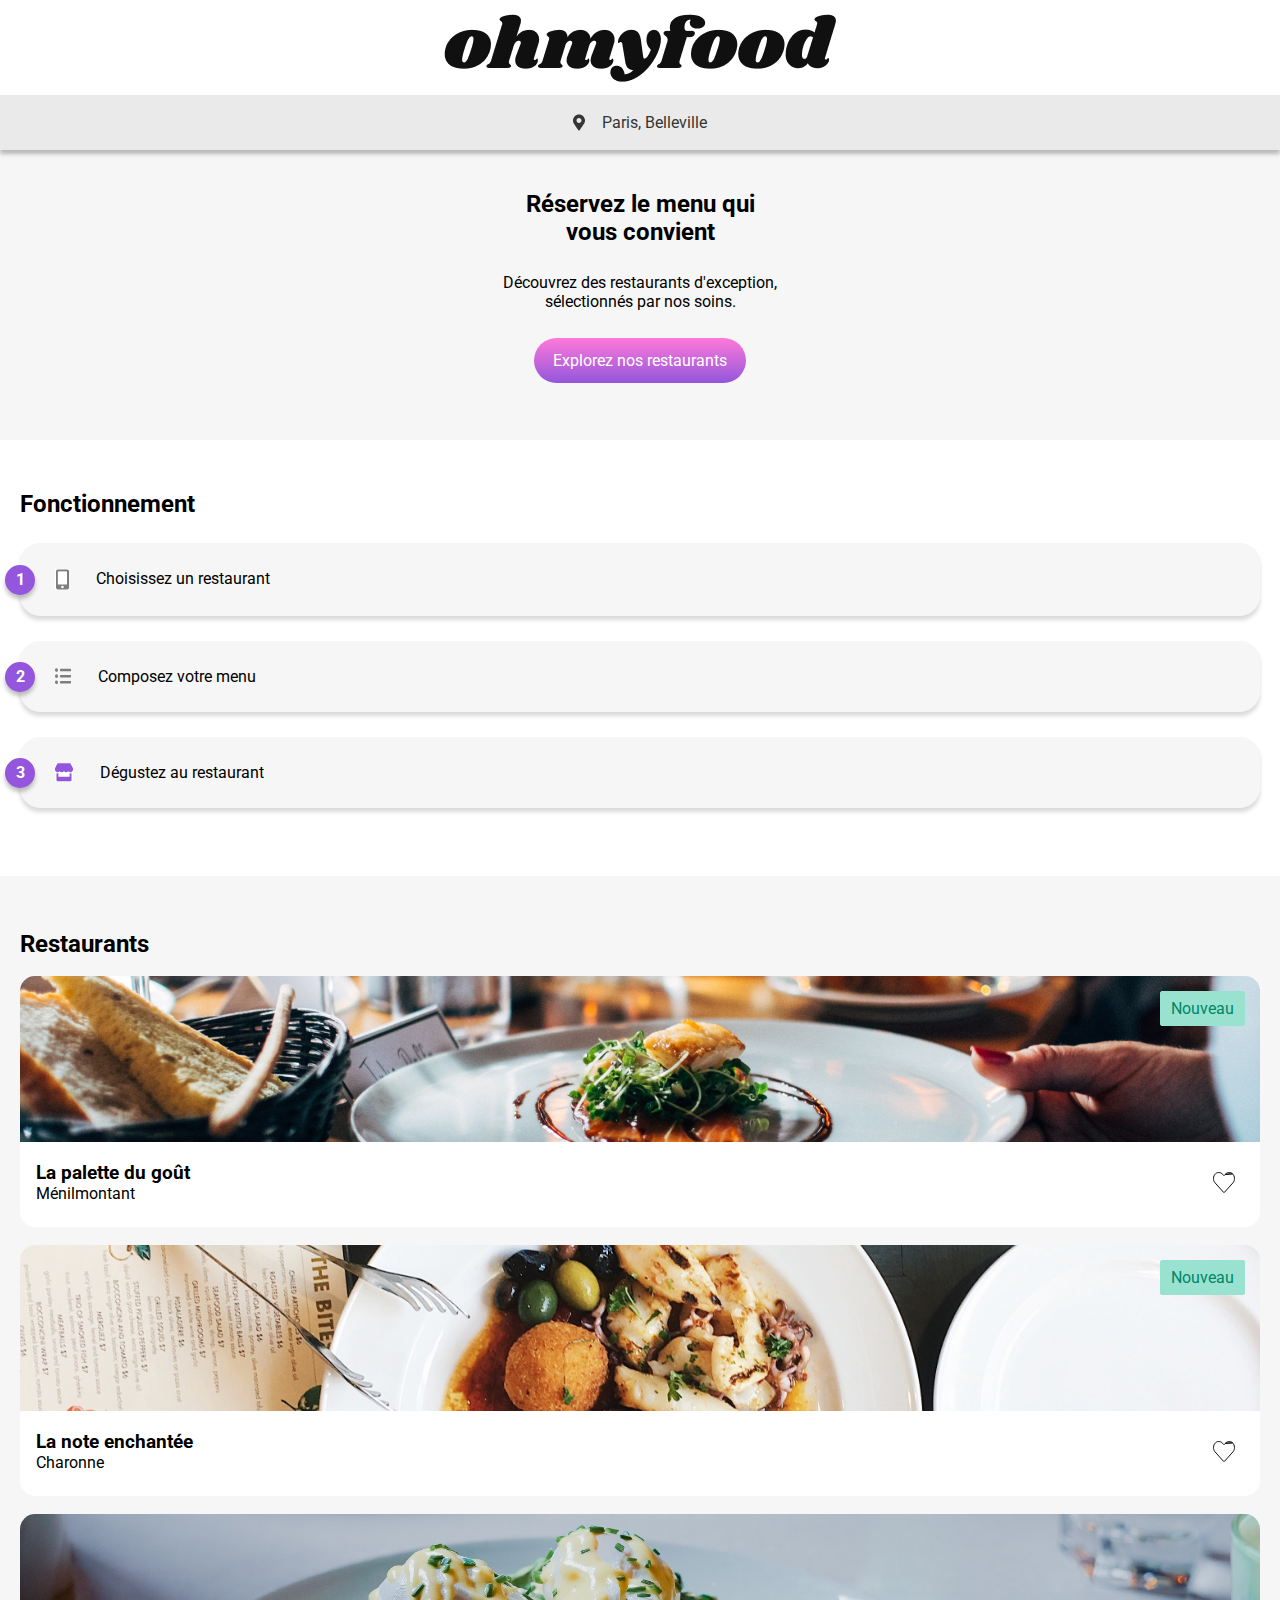
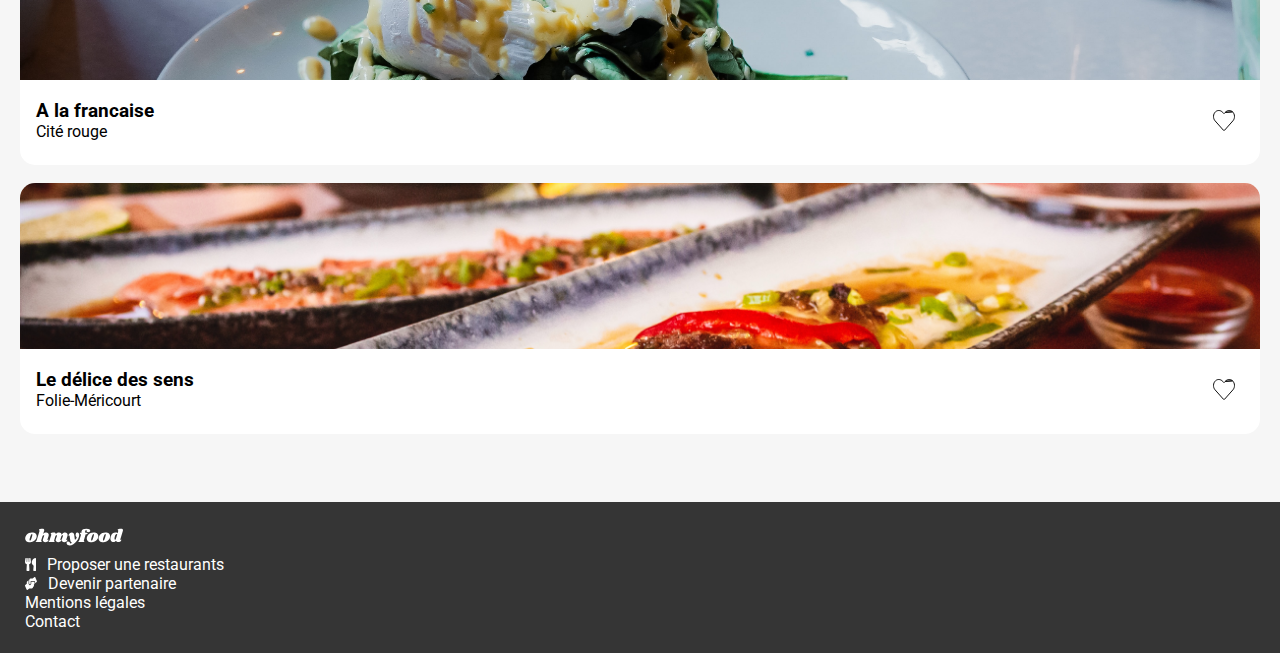
==== index.html @ 260a3ad7 "Rejout des & dans le code SCSS" ====
<!DOCTYPE html>

<html lang="en">
<head>
    <meta charset="UTF-8">
    <meta name="viewport" content="width=device-width, initial-scale=1.0">
    <link rel="preconnect" href="https://fonts.googleapis.com">
    <link rel="preconnect" href="https://fonts.gstatic.com" crossorigin>
    <link href="https://fonts.googleapis.com/css2?family=Bebas+Neue&family=Montserrat:ital,wght@0,100..900;1,100..900&family=Roboto:ital,wght@0,100..900;1,100..900&display=swap" rel="stylesheet">
    <link rel="stylesheet" href="Sass/style.css">
    <title>Ohmyfood</title>
</head>


<body>
    
    <header class="header">
        <img class="header__logo" src="Assets/images/logo/ohmyfood.png" alt="logo ohmyfood">
        <div class="header__loc">
            <img src="Assets/images/Icons/Pin.svg" alt="icon map">
            <p>Paris, Belleville</p>
        </div>
    </header>

    <main>

        <section class="hero">
            <h2>Réservez le menu qui <br> vous convient</h2>
            <div class="hero__content">
                <p>Découvrez des restaurants d'exception,<br>
                    sélectionnés par nos soins.
                </p>
                <p class="button">Explorez nos restaurants</p>
            </div>
        </section>

        <section class="Fonctionnement">
            <h2>Fonctionnement</h2>
            <div class="Fonctionnement__list">
                <ol>
                    <li class="Fonctionnement__Number">
                        <div class="Fonctionnement__Card">
                            <img src="Assets/images/Icons/mobile-screen-button.jpg" alt="icon mobil">
                            <p>Choisissez un restaurant</p>
                        </div>
                    </li>
                    <li class="Fonctionnement__Number">
                        <div class="Fonctionnement__Card">
                            <img src="Assets/images/Icons/list.svg" alt="icon menu">
                            <p>Composez votre menu</p>
                        </div>
                    </li>
                    <li class="Fonctionnement__Number">
                        <div class="Fonctionnement__Card">
                            <img src="Assets/images/Icons/store.jpg" alt="icon store">
                            <p>Dégustez au restaurant</p>
                        </div>
                    </li>
                </ol>
            </div>
        </section>

        <section class="Restaurants">
            <h2>Restaurants</h2>
            <div class="Restaurants__List">

                <div class="Restaurants__Card">
                    <div class="Restaurants__Card__Image">
                        <img class="photo" src="Assets/images/restaurants/jay-wennington-N_Y88TWmGwA-unsplash.jpg" alt="Image restaurant 1">
                        <p class="Restaurants__button-new">Nouveau</p>
                    </div>
                    <div class="Restaurants__Card__Legend">
                        <img src="Assets/images/Icons/Like.svg" alt="Icon like">
                        <div class="Restaurant__Card__Legend__Text">
                            <h3>La palette du goût</h3>
                            <p>Ménilmontant</p>
                        </div>
                    </div>
                </div>

                <div class="Restaurants__Card">
                    <div class="Restaurants__Card__Image">
                        <img class="photo" src="Assets/images/restaurants/stil-u2Lp8tXIcjw-unsplash.jpg" alt="Image restaurant 2">
                        <p class="Restaurants__button-new">Nouveau</p>
                    </div>
                    <div class="Restaurants__Card__Legend">
                        <img src="Assets/images/Icons/Like.svg" alt="Icon like">
                        <div class="Restaurant__Card__Legend__Text">
                            <h3>La note enchantée</h3>
                            <p>Charonne</p>
                        </div>
                    </div>
                </div>

                <div class="Restaurants__Card">
                    <div class="Restaurants__Card__Image">
                        <img class="photo" src="Assets/images/restaurants/toa-heftiba-DQKerTsQwi0-unsplash.jpg" alt="Image restaurant 3">
                        <!--Rajouter l'encadrer nouveau-->
                    </div>
                    <div class="Restaurants__Card__Legend">
                        <img src="Assets/images/Icons/Like.svg" alt="Icon like">
                        <div class="Restaurant__Card__Legend__Text">
                            <h3>A la francaise</h3>
                            <p>Cité rouge</p>
                        </div>
                    </div>
                </div>

                <div class="Restaurants__Card">
                    <div class="Restaurants__Card__Image">
                        <img class="photo" src="Assets/images/restaurants/louis-hansel-shotsoflouis-qNBGVyOCY8Q-unsplash.jpg" alt="Image restaurant 4">
                        <!--Rajouter l'encadrer nouveau-->
                    </div>
                    <div class="Restaurants__Card__Legend">
                        <img src="Assets/images/Icons/Like.svg" alt="Icon like">
                        <div class="Restaurant__Card__Legend__Text">
                            <h3>Le délice des sens</h3>
                            <p>Folie-Méricourt</p>
                        </div>
                    </div>
                </div>
            </div>

        </section>

    </main>

    <footer class="footer">
        <img class="footer__logo" src="Assets/images/logo/ohmyfoodwhite.svg" alt="logo ohmyfood">
        <ul class="footer__list">
            <li>
                <div class="footer__listwithicon">
                    <img src="Assets/images/Icons/Vector (2).svg" alt="icon fork">
                    <p>Proposer une restaurants</p>
                </div>    
            </li>
            <li>
                <div class="footer__listwithicon">
                    <img src="Assets/images/Icons/Vector (3).svg" alt="icon hand shake">
                    <p>Devenir partenaire</p>
                </div>
            </li>
            <li>Mentions légales</li>
            <li>Contact</li>
        </ul>
    </footer>

</body>
</html>
---- Sass/style.css ----
@charset "UTF-8";
/* Variables */
/* Mixin */
/* General */
* {
  margin: 0;
  padding: 0;
  box-sizing: border-box;
}

body {
  margin: 14px 0px 0px 0px;
  background-color: #FFFFFF;
  font-family: "Roboto", sans-serif;
}

.button {
  background: linear-gradient(#FF79DA, #9356DC);
  color: #FFFFFF;
  border-radius: 25px;
  padding: 13px 19px;
  margin-top: 27px;
  width: -moz-fit-content;
  width: fit-content;
}

.photo {
  width: 100%;
  height: 165.66px;
  box-sizing: border-box;
  -o-object-fit: cover;
     object-fit: cover;
  border-top-left-radius: 15px;
  border-top-right-radius: 15px;
}

/* Header */
.header {
  display: flex;
  flex-direction: column;
  align-items: center;
}
.header__loc {
  display: flex;
  flex-direction: row;
  align-items: center;
  justify-content: center;
  background-color: #EAEAEA;
  gap: 17px;
  padding: 17px 15px;
  width: 100vw;
  margin-top: 13px;
  color: #353535;
  border: 1px solid #EAEAEA;
  box-shadow: 0 4px 4px rgba(0, 0, 0, 0.25);
}

/* hero */
.hero {
  padding: 40px;
  padding-bottom: 57px;
  display: flex;
  flex-direction: column;
  align-items: center;
  text-align: center;
  gap: 27px;
  background-color: #F6F6F6;
  width: 100%;
}
.hero__content {
  display: flex;
  flex-direction: column;
  align-items: center;
}

/* section Fonctionnement*/
.Fonctionnement {
  margin: 50px 20px 68px 20px;
}
.Fonctionnement__Card {
  display: flex;
  gap: 27px;
  border: 1px solid #F6F6F6;
  background-color: #F6F6F6;
  border-radius: 20px;
  padding: 25px 38px 25px 34px;
  margin-top: 25px;
  box-shadow: 0 4px 4px rgba(0, 0, 0, 0.15);
  position: relative;
}
.Fonctionnement ol {
  list-style: none;
}
.Fonctionnement ol li {
  counter-increment: list-counter; /* Incrémente le compteur */
  position: relative;
}
.Fonctionnement ol li::before {
  content: counter(list-counter); /* Affiche le numéro */
  position: absolute;
  left: -15px; /*pour le chevauchement*/
  top: calc(50% - 15px); /*centre l'èlément*/
  z-index: 1; /*pour que le numéro soit devant*/
  width: 30px;
  height: 30px;
  background-color: #9356DC;
  color: white;
  font-weight: bold;
  font-size: 16px;
  display: flex;
  align-items: center;
  justify-content: center;
  border-radius: 50%;
  box-shadow: 0px 4px 4px rgba(0, 0, 0, 0.25);
}

/* section Restaurants */
.Restaurants {
  background-color: #F6F6F6;
  margin-top: 68px;
  padding: 54px 20px 68px 20px;
}
.Restaurants__button-new {
  Color: #008766;
  border: 1px solid #99E2D0;
  padding: 7px 10px;
  width: -moz-fit-content;
  width: fit-content;
  background-color: #99E2D0;
  border-radius: 2px;
  position: absolute;
  z-index: 1;
  top: 15px;
  right: 15px;
}
.Restaurants__Card {
  border-radius: 15px;
  height: 251px;
  background-color: #FFFFFF;
  margin-top: 18px;
}
.Restaurants__Card__Image {
  position: relative;
}
.Restaurants__Card__Legend {
  display: flex;
  flex-direction: row-reverse;
  justify-content: space-between;
  padding: 16px 25px 12px 16px;
}

/* footer */
.footer {
  background-color: #353535;
  color: #FFFFFF;
  gap: 7px;
  padding: 22px 25px;
}
.footer__list {
  list-style: none;
}
.footer__logo {
  background-color: #353535; /* attention j'ai un prb avec mon logo */
}
.footer__listwithicon {
  display: flex;
  gap: 11px;
}/*# sourceMappingURL=style.css.map */
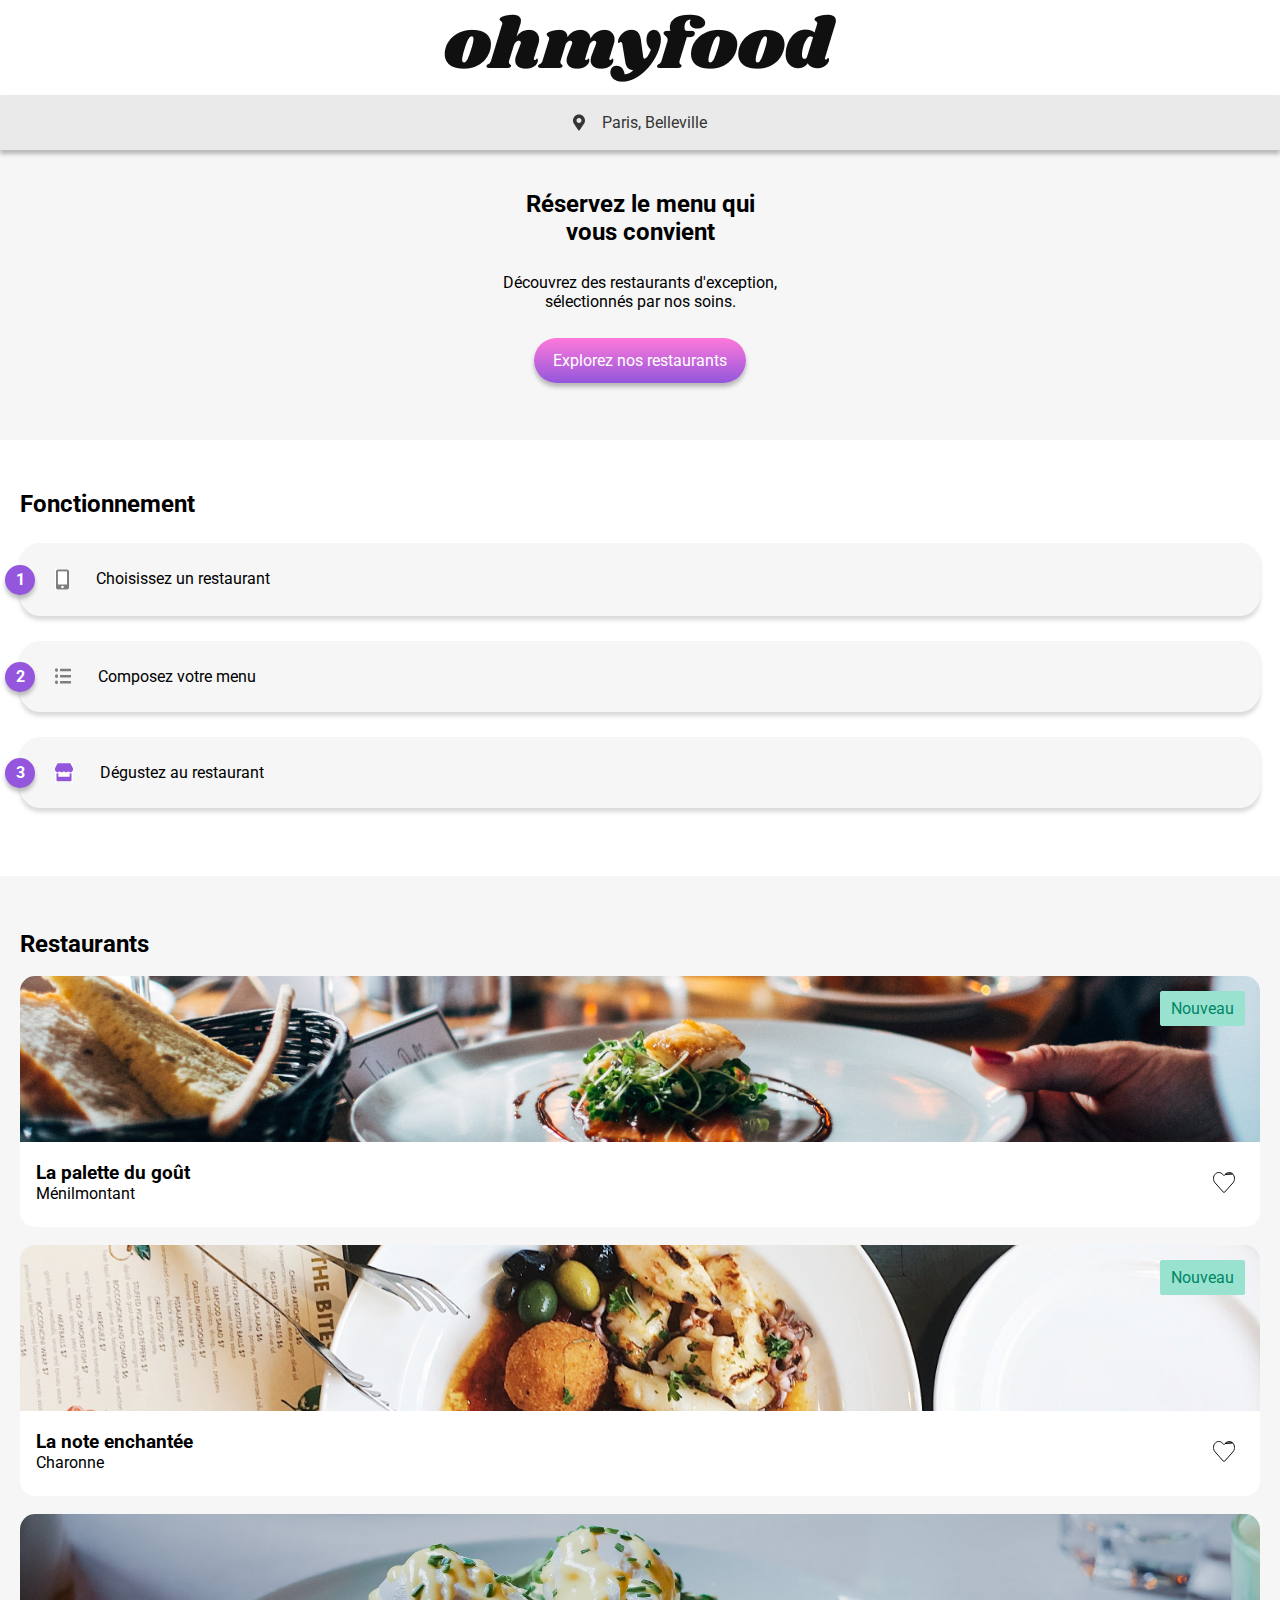
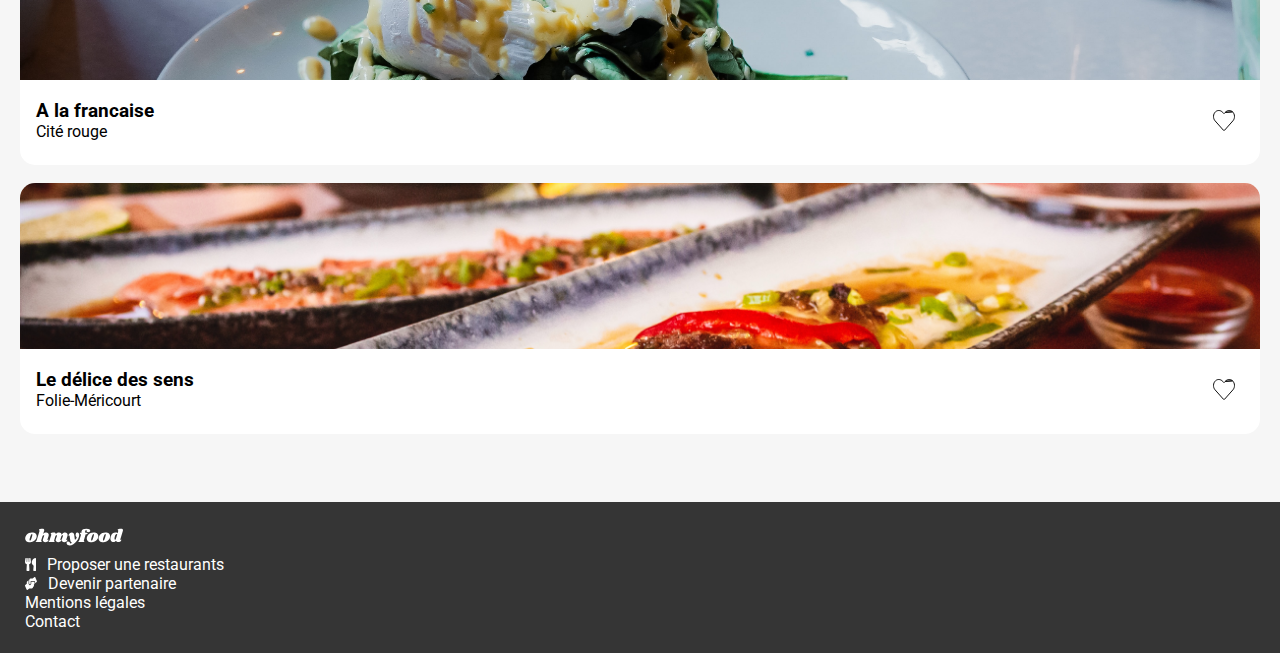
==== commit f82a50ae: "annimation button" ====
--- a/index.html
+++ b/index.html
@@ -30,7 +30,7 @@
                 <p>Découvrez des restaurants d'exception,<br>
                     sélectionnés par nos soins.
                 </p>
-                <p class="button">Explorez nos restaurants</p>
+                <p class="button button-animation">Explorez nos restaurants</p>
             </div>
         </section>
 
@@ -70,7 +70,7 @@
                         <p class="Restaurants__button-new">Nouveau</p>
                     </div>
                     <div class="Restaurants__Card__Legend">
-                        <img src="Assets/images/Icons/Like.svg" alt="Icon like">
+                        <img class="button-like" src="Assets/images/Icons/Like.svg" alt="Icon like">
                         <div class="Restaurant__Card__Legend__Text">
                             <h3>La palette du goût</h3>
                             <p>Ménilmontant</p>
@@ -84,7 +84,7 @@
                         <p class="Restaurants__button-new">Nouveau</p>
                     </div>
                     <div class="Restaurants__Card__Legend">
-                        <img src="Assets/images/Icons/Like.svg" alt="Icon like">
+                        <img class="button-like" src="Assets/images/Icons/Like.svg" alt="Icon like">
                         <div class="Restaurant__Card__Legend__Text">
                             <h3>La note enchantée</h3>
                             <p>Charonne</p>
@@ -98,7 +98,7 @@
                         <!--Rajouter l'encadrer nouveau-->
                     </div>
                     <div class="Restaurants__Card__Legend">
-                        <img src="Assets/images/Icons/Like.svg" alt="Icon like">
+                        <img class="button-like" src="Assets/images/Icons/Like.svg" alt="Icon like">
                         <div class="Restaurant__Card__Legend__Text">
                             <h3>A la francaise</h3>
                             <p>Cité rouge</p>
@@ -112,7 +112,7 @@
                         <!--Rajouter l'encadrer nouveau-->
                     </div>
                     <div class="Restaurants__Card__Legend">
-                        <img src="Assets/images/Icons/Like.svg" alt="Icon like">
+                        <img class="button-like" src="Assets/images/Icons/Like.svg" alt="Icon like">
                         <div class="Restaurant__Card__Legend__Text">
                             <h3>Le délice des sens</h3>
                             <p>Folie-Méricourt</p>
--- a/Sass/style.css
+++ b/Sass/style.css
@@ -22,6 +22,10 @@
   margin-top: 27px;
   width: -moz-fit-content;
   width: fit-content;
+  box-shadow: 0 4px 4px rgba(0, 0, 0, 0.25);
+}
+.button:hover {
+  cursor: pointer;
 }
 
 .photo {
@@ -88,6 +92,9 @@
   box-shadow: 0 4px 4px rgba(0, 0, 0, 0.15);
   position: relative;
 }
+.Fonctionnement__Card:hover {
+  cursor: pointer;
+}
 .Fonctionnement ol {
   list-style: none;
 }
@@ -148,6 +155,9 @@
   justify-content: space-between;
   padding: 16px 25px 12px 16px;
 }
+.Restaurants__Card:hover {
+  cursor: pointer;
+}
 
 /* footer */
 .footer {
@@ -160,9 +170,61 @@
   list-style: none;
 }
 .footer__logo {
-  background-color: #353535; /* attention j'ai un prb avec mon logo */
+  background-color: #353535;
 }
 .footer__listwithicon {
   display: flex;
   gap: 11px;
-}/*# sourceMappingURL=style.css.map */+}
+
+/*********** Animations et Transitions ***********/
+/*Boutons survols*/
+.button-animation {
+  position: relative;
+  z-index: 1;
+  display: inline-block;
+  transition: box-shadow 300ms;
+}
+.button-animation:hover {
+  box-shadow: 4px 6px 4px rgba(0, 0, 0, 0.45);
+}
+.button-animation:hover::after {
+  opacity: 1;
+}
+.button-animation::after {
+  content: "";
+  position: absolute;
+  opacity: 0;
+  top: 0;
+  right: 0;
+  bottom: 0;
+  left: 0;
+  background-color: rgba(255, 255, 255, 0.15); /*pour rajouter une voile blanc au survol*/
+  z-index: -1;
+  transition: opacity 300ms;
+  border-radius: 25px;
+}
+
+/*Boutons Like*/
+.button-like {
+  display: inline-block;
+  position: relative;
+  z-index: 1;
+}
+.button-like:hover::after {
+  opacity: 1;
+}
+.button-like::after {
+  content: "";
+  top: 0;
+  left: 0;
+  width: 100%;
+  height: 100%;
+  background-color: red;
+  opacity: 0;
+  position: absolute;
+  z-index: -1;
+  transition: opacity 300ms;
+}
+
+/*Loader*//*# sourceMappingURL=style.css.map */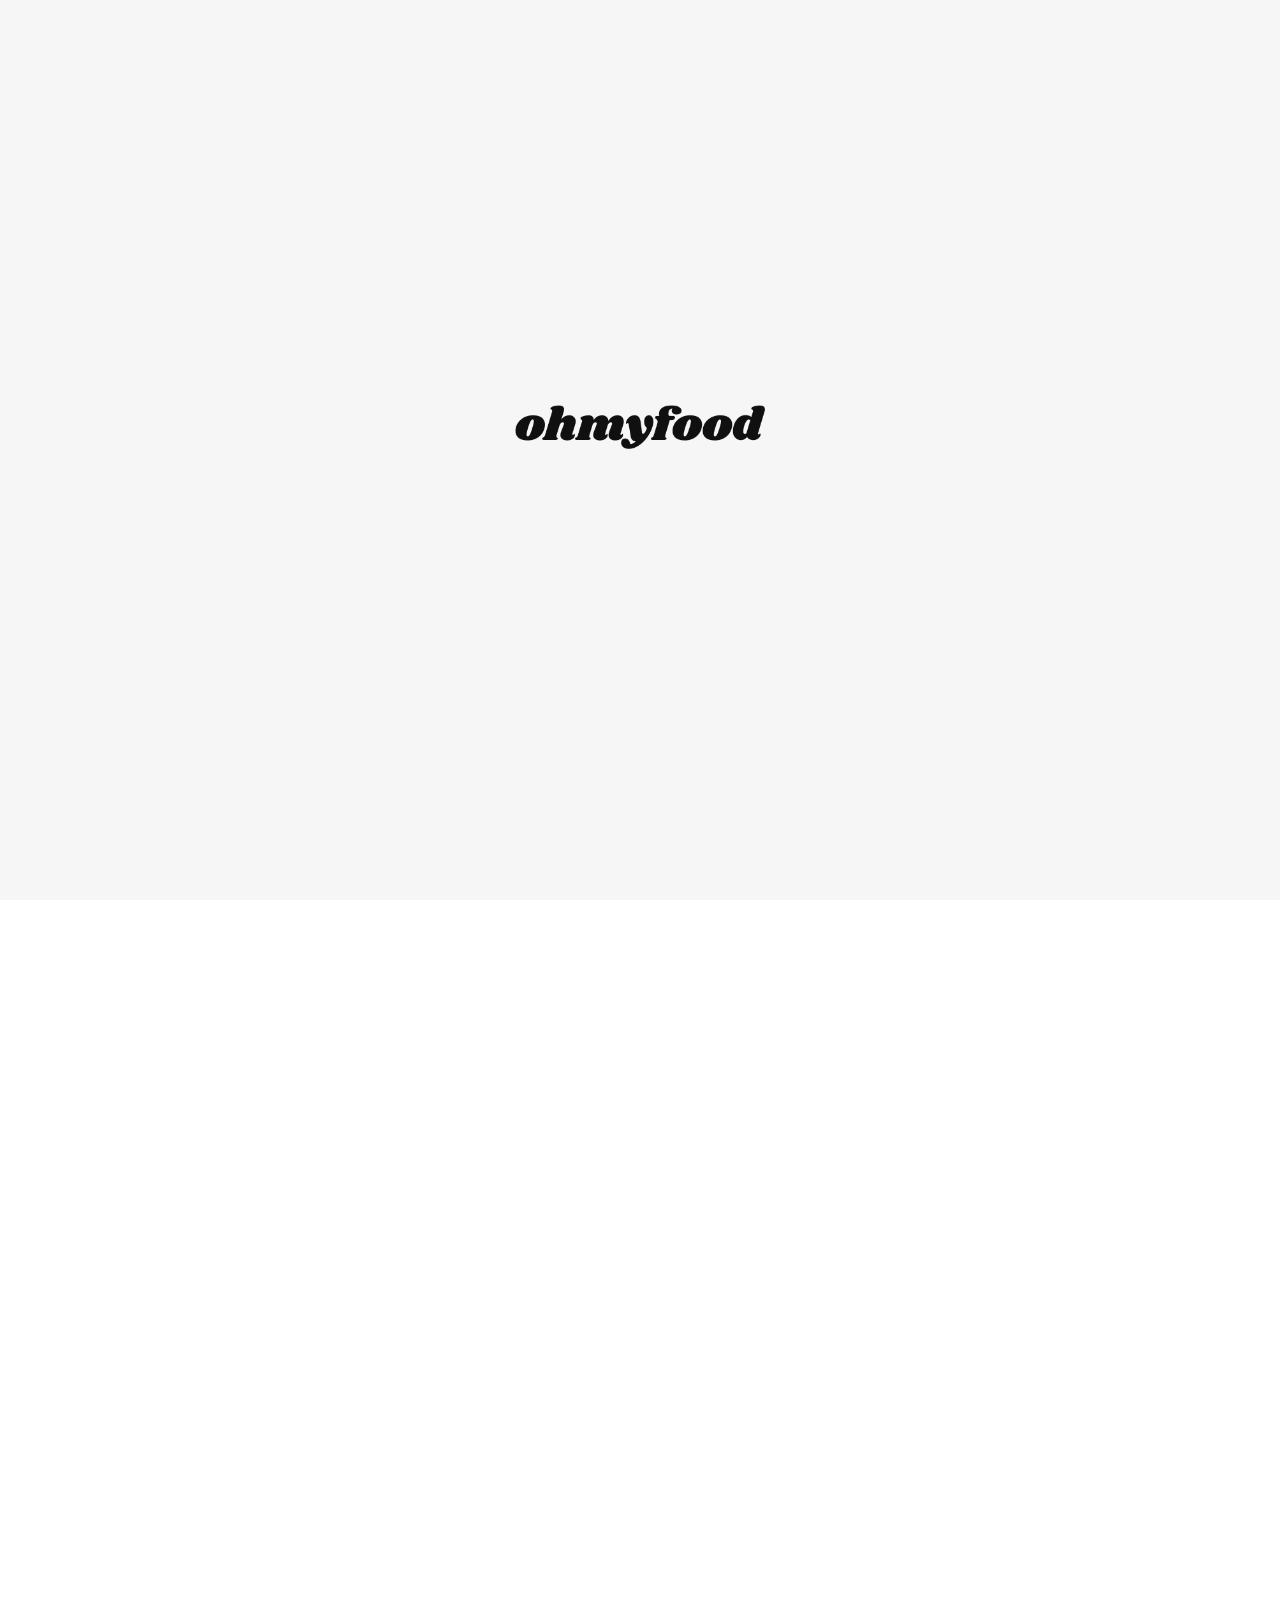
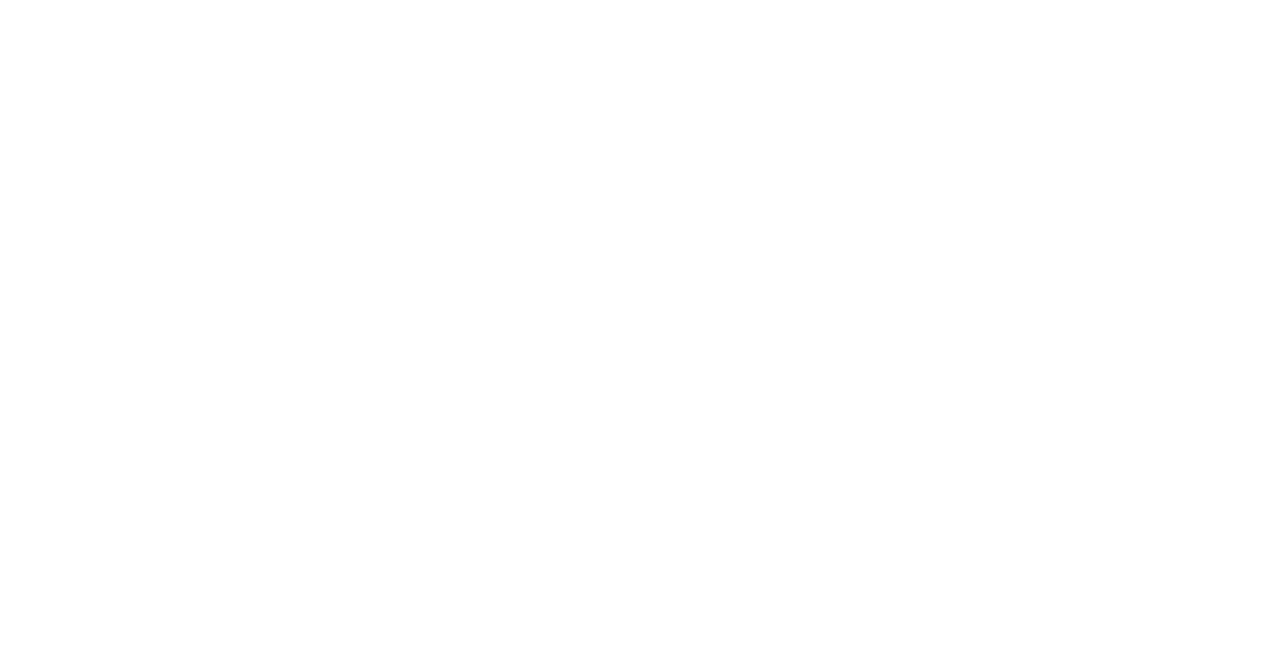
==== commit e8adbb6c: "loader done" ====
--- a/index.html
+++ b/index.html
@@ -1,149 +1,165 @@
 <!DOCTYPE html>
 
-<html lang="en">
+<html lang="fr">
+
 <head>
     <meta charset="UTF-8">
     <meta name="viewport" content="width=device-width, initial-scale=1.0">
     <link rel="preconnect" href="https://fonts.googleapis.com">
     <link rel="preconnect" href="https://fonts.gstatic.com" crossorigin>
-    <link href="https://fonts.googleapis.com/css2?family=Bebas+Neue&family=Montserrat:ital,wght@0,100..900;1,100..900&family=Roboto:ital,wght@0,100..900;1,100..900&display=swap" rel="stylesheet">
+    <link
+        href="https://fonts.googleapis.com/css2?family=Bebas+Neue&family=Montserrat:ital,wght@0,100..900;1,100..900&family=Roboto:ital,wght@0,100..900;1,100..900&display=swap"
+        rel="stylesheet">
     <link rel="stylesheet" href="Sass/style.css">
     <title>Ohmyfood</title>
 </head>
 
 
 <body>
-    
-    <header class="header">
-        <img class="header__logo" src="Assets/images/logo/ohmyfood.png" alt="logo ohmyfood">
-        <div class="header__loc">
-            <img src="Assets/images/Icons/Pin.svg" alt="icon map">
-            <p>Paris, Belleville</p>
-        </div>
-    </header>
 
-    <main>
+    <div class="loader">
+        <div class="progress-bar"></div>
+        <img class="loader__logo" src="Assets/images/logo/ohmyfood.png" alt="logo ohmyfood">
+    </div>
 
-        <section class="hero">
-            <h2>Réservez le menu qui <br> vous convient</h2>
-            <div class="hero__content">
-                <p>Découvrez des restaurants d'exception,<br>
-                    sélectionnés par nos soins.
-                </p>
-                <p class="button button-animation">Explorez nos restaurants</p>
+    <div class="content">
+        <header class="header">
+            <img class="header__logo" src="Assets/images/logo/ohmyfood.png" alt="logo ohmyfood">
+            <div class="header__loc">
+                <img src="Assets/images/Icons/Pin.svg" alt="icon map">
+                <p>Paris, Belleville</p>
             </div>
-        </section>
+        </header>
 
-        <section class="Fonctionnement">
-            <h2>Fonctionnement</h2>
-            <div class="Fonctionnement__list">
-                <ol>
-                    <li class="Fonctionnement__Number">
-                        <div class="Fonctionnement__Card">
-                            <img src="Assets/images/Icons/mobile-screen-button.jpg" alt="icon mobil">
-                            <p>Choisissez un restaurant</p>
+        <main>
+
+            <section class="hero">
+                <h2>Réservez le menu qui <br> vous convient</h2>
+                <div class="hero__content">
+                    <p>Découvrez des restaurants d'exception,<br>
+                        sélectionnés par nos soins.
+                    </p>
+                    <p class="button button-animation">Explorez nos restaurants</p>
+                </div>
+            </section>
+
+            <section class="Fonctionnement">
+                <h2>Fonctionnement</h2>
+                <div class="Fonctionnement__list">
+                    <ol>
+                        <li class="Fonctionnement__Number">
+                            <div class="Fonctionnement__Card">
+                                <img src="Assets/images/Icons/mobile-screen-button.jpg" alt="icon mobil">
+                                <p>Choisissez un restaurant</p>
+                            </div>
+                        </li>
+                        <li class="Fonctionnement__Number">
+                            <div class="Fonctionnement__Card">
+                                <img src="Assets/images/Icons/list.svg" alt="icon menu">
+                                <p>Composez votre menu</p>
+                            </div>
+                        </li>
+                        <li class="Fonctionnement__Number">
+                            <div class="Fonctionnement__Card">
+                                <img src="Assets/images/Icons/store.jpg" alt="icon store">
+                                <p>Dégustez au restaurant</p>
+                            </div>
+                        </li>
+                    </ol>
+                </div>
+            </section>
+
+            <section class="Restaurants">
+                <h2>Restaurants</h2>
+                <div class="Restaurants__List">
+
+                    <div class="Restaurants__Card">
+                        <div class="Restaurants__Card__Image">
+                            <img class="photo" src="Assets/images/restaurants/jay-wennington-N_Y88TWmGwA-unsplash.jpg"
+                                alt="Image restaurant 1">
+                            <p class="Restaurants__button-new">Nouveau</p>
                         </div>
-                    </li>
-                    <li class="Fonctionnement__Number">
-                        <div class="Fonctionnement__Card">
-                            <img src="Assets/images/Icons/list.svg" alt="icon menu">
-                            <p>Composez votre menu</p>
+                        <div class="Restaurants__Card__Legend">
+                            <img class="button-like" src="Assets/images/Icons/Like.svg" alt="Icon like">
+                            <div class="Restaurant__Card__Legend__Text">
+                                <h3>La palette du goût</h3>
+                                <p>Ménilmontant</p>
+                            </div>
                         </div>
-                    </li>
-                    <li class="Fonctionnement__Number">
-                        <div class="Fonctionnement__Card">
-                            <img src="Assets/images/Icons/store.jpg" alt="icon store">
-                            <p>Dégustez au restaurant</p>
+                    </div>
+
+                    <div class="Restaurants__Card">
+                        <div class="Restaurants__Card__Image">
+                            <img class="photo" src="Assets/images/restaurants/stil-u2Lp8tXIcjw-unsplash.jpg"
+                                alt="Image restaurant 2">
+                            <p class="Restaurants__button-new">Nouveau</p>
                         </div>
-                    </li>
-                </ol>
-            </div>
-        </section>
+                        <div class="Restaurants__Card__Legend">
+                            <img class="button-like" src="Assets/images/Icons/Like.svg" alt="Icon like">
+                            <div class="Restaurant__Card__Legend__Text">
+                                <h3>La note enchantée</h3>
+                                <p>Charonne</p>
+                            </div>
+                        </div>
+                    </div>
 
-        <section class="Restaurants">
-            <h2>Restaurants</h2>
-            <div class="Restaurants__List">
+                    <div class="Restaurants__Card">
+                        <div class="Restaurants__Card__Image">
+                            <img class="photo" src="Assets/images/restaurants/toa-heftiba-DQKerTsQwi0-unsplash.jpg"
+                                alt="Image restaurant 3">
+                            <!--Rajouter l'encadrer nouveau-->
+                        </div>
+                        <div class="Restaurants__Card__Legend">
+                            <img class="button-like" src="Assets/images/Icons/Like.svg" alt="Icon like">
+                            <div class="Restaurant__Card__Legend__Text">
+                                <h3>A la francaise</h3>
+                                <p>Cité rouge</p>
+                            </div>
+                        </div>
+                    </div>
 
-                <div class="Restaurants__Card">
-                    <div class="Restaurants__Card__Image">
-                        <img class="photo" src="Assets/images/restaurants/jay-wennington-N_Y88TWmGwA-unsplash.jpg" alt="Image restaurant 1">
-                        <p class="Restaurants__button-new">Nouveau</p>
-                    </div>
-                    <div class="Restaurants__Card__Legend">
-                        <img class="button-like" src="Assets/images/Icons/Like.svg" alt="Icon like">
-                        <div class="Restaurant__Card__Legend__Text">
-                            <h3>La palette du goût</h3>
-                            <p>Ménilmontant</p>
+                    <div class="Restaurants__Card">
+                        <div class="Restaurants__Card__Image">
+                            <img class="photo"
+                                src="Assets/images/restaurants/louis-hansel-shotsoflouis-qNBGVyOCY8Q-unsplash.jpg"
+                                alt="Image restaurant 4">
+                            <!--Rajouter l'encadrer nouveau-->
+                        </div>
+                        <div class="Restaurants__Card__Legend">
+                            <img class="button-like" src="Assets/images/Icons/Like.svg" alt="Icon like">
+                            <div class="Restaurant__Card__Legend__Text">
+                                <h3>Le délice des sens</h3>
+                                <p>Folie-Méricourt</p>
+                            </div>
                         </div>
                     </div>
                 </div>
 
-                <div class="Restaurants__Card">
-                    <div class="Restaurants__Card__Image">
-                        <img class="photo" src="Assets/images/restaurants/stil-u2Lp8tXIcjw-unsplash.jpg" alt="Image restaurant 2">
-                        <p class="Restaurants__button-new">Nouveau</p>
+            </section>
+
+        </main>
+
+        <footer class="footer">
+            <img class="footer__logo" src="Assets/images/logo/ohmyfoodwhite.svg" alt="logo ohmyfood">
+            <ul class="footer__list">
+                <li>
+                    <div class="footer__listwithicon">
+                        <img src="Assets/images/Icons/Vector (2).svg" alt="icon fork">
+                        <p>Proposer une restaurants</p>
                     </div>
-                    <div class="Restaurants__Card__Legend">
-                        <img class="button-like" src="Assets/images/Icons/Like.svg" alt="Icon like">
-                        <div class="Restaurant__Card__Legend__Text">
-                            <h3>La note enchantée</h3>
-                            <p>Charonne</p>
-                        </div>
+                </li>
+                <li>
+                    <div class="footer__listwithicon">
+                        <img src="Assets/images/Icons/Vector (3).svg" alt="icon hand shake">
+                        <p>Devenir partenaire</p>
                     </div>
-                </div>
-
-                <div class="Restaurants__Card">
-                    <div class="Restaurants__Card__Image">
-                        <img class="photo" src="Assets/images/restaurants/toa-heftiba-DQKerTsQwi0-unsplash.jpg" alt="Image restaurant 3">
-                        <!--Rajouter l'encadrer nouveau-->
-                    </div>
-                    <div class="Restaurants__Card__Legend">
-                        <img class="button-like" src="Assets/images/Icons/Like.svg" alt="Icon like">
-                        <div class="Restaurant__Card__Legend__Text">
-                            <h3>A la francaise</h3>
-                            <p>Cité rouge</p>
-                        </div>
-                    </div>
-                </div>
-
-                <div class="Restaurants__Card">
-                    <div class="Restaurants__Card__Image">
-                        <img class="photo" src="Assets/images/restaurants/louis-hansel-shotsoflouis-qNBGVyOCY8Q-unsplash.jpg" alt="Image restaurant 4">
-                        <!--Rajouter l'encadrer nouveau-->
-                    </div>
-                    <div class="Restaurants__Card__Legend">
-                        <img class="button-like" src="Assets/images/Icons/Like.svg" alt="Icon like">
-                        <div class="Restaurant__Card__Legend__Text">
-                            <h3>Le délice des sens</h3>
-                            <p>Folie-Méricourt</p>
-                        </div>
-                    </div>
-                </div>
-            </div>
-
-        </section>
-
-    </main>
-
-    <footer class="footer">
-        <img class="footer__logo" src="Assets/images/logo/ohmyfoodwhite.svg" alt="logo ohmyfood">
-        <ul class="footer__list">
-            <li>
-                <div class="footer__listwithicon">
-                    <img src="Assets/images/Icons/Vector (2).svg" alt="icon fork">
-                    <p>Proposer une restaurants</p>
-                </div>    
-            </li>
-            <li>
-                <div class="footer__listwithicon">
-                    <img src="Assets/images/Icons/Vector (3).svg" alt="icon hand shake">
-                    <p>Devenir partenaire</p>
-                </div>
-            </li>
-            <li>Mentions légales</li>
-            <li>Contact</li>
-        </ul>
-    </footer>
+                </li>
+                <li>Mentions légales</li>
+                <li>Contact</li>
+            </ul>
+        </footer>
+    </div>
 
 </body>
+
 </html>--- a/Sass/style.css
+++ b/Sass/style.css
@@ -1,5 +1,8 @@
 @charset "UTF-8";
 /* Variables */
+/* Durée totale de la barre de progression */
+/* Délai avant le début de la barre */
+/* Calcul du délai pour afficher le contenu */
 /* Mixin */
 /* General */
 * {
@@ -227,4 +230,70 @@
   transition: opacity 300ms;
 }
 
-/*Loader*//*# sourceMappingURL=style.css.map */+/*Loader*/
+.loader {
+  position: fixed;
+  inset: 0; /* pour couvrir toute la page */
+  background-color: #F6F6F6;
+  display: flex;
+  flex-direction: column-reverse;
+  gap: 30px;
+  justify-content: center;
+  align-items: center;
+  z-index: 10;
+  animation: hideLoader 0s 2.5s ease forwards;
+}
+.loader .loader__logo {
+  width: 250px;
+}
+.loader .progress-bar {
+  width: 300px;
+  height: 16px;
+  background: linear-gradient(#FF79DA, #9356DC);
+  border-radius: 15px;
+  overflow: hidden;
+  transform-origin: left;
+  transform: scaleX(0);
+  animation: progress-bar 1.5s 0.5s both;
+}
+
+.content {
+  opacity: 0; /* Pour masquer le contenu au début */
+  animation: content 0s 2.5s both; /* Animation pour afficher le contenu après le délai */
+}
+
+@keyframes content {
+  0% {
+    transform: translateX(-9999px);
+    opacity: 0;
+  }
+  100% {
+    transform: translateX(0);
+    opacity: 1;
+  }
+}
+@keyframes progress-bar {
+  0% {
+    transform: scaleX(0);
+  }
+  17% {
+    transform: scaleX(0.18);
+  }
+  24% {
+    transform: scaleX(0.4);
+    animation-timing-function: cubic-bezier(0.9, 0, 0.1, 1);
+  }
+  46% {
+    transform: scaleX(0.81);
+    animation-timing-function: cubic-bezier(0.25, 0.25, 1);
+  }
+  100% {
+    transform: scaleX(1);
+  }
+}
+@keyframes hideLoader {
+  to {
+    opacity: 0;
+    visibility: hidden;
+  }
+}/*# sourceMappingURL=style.css.map */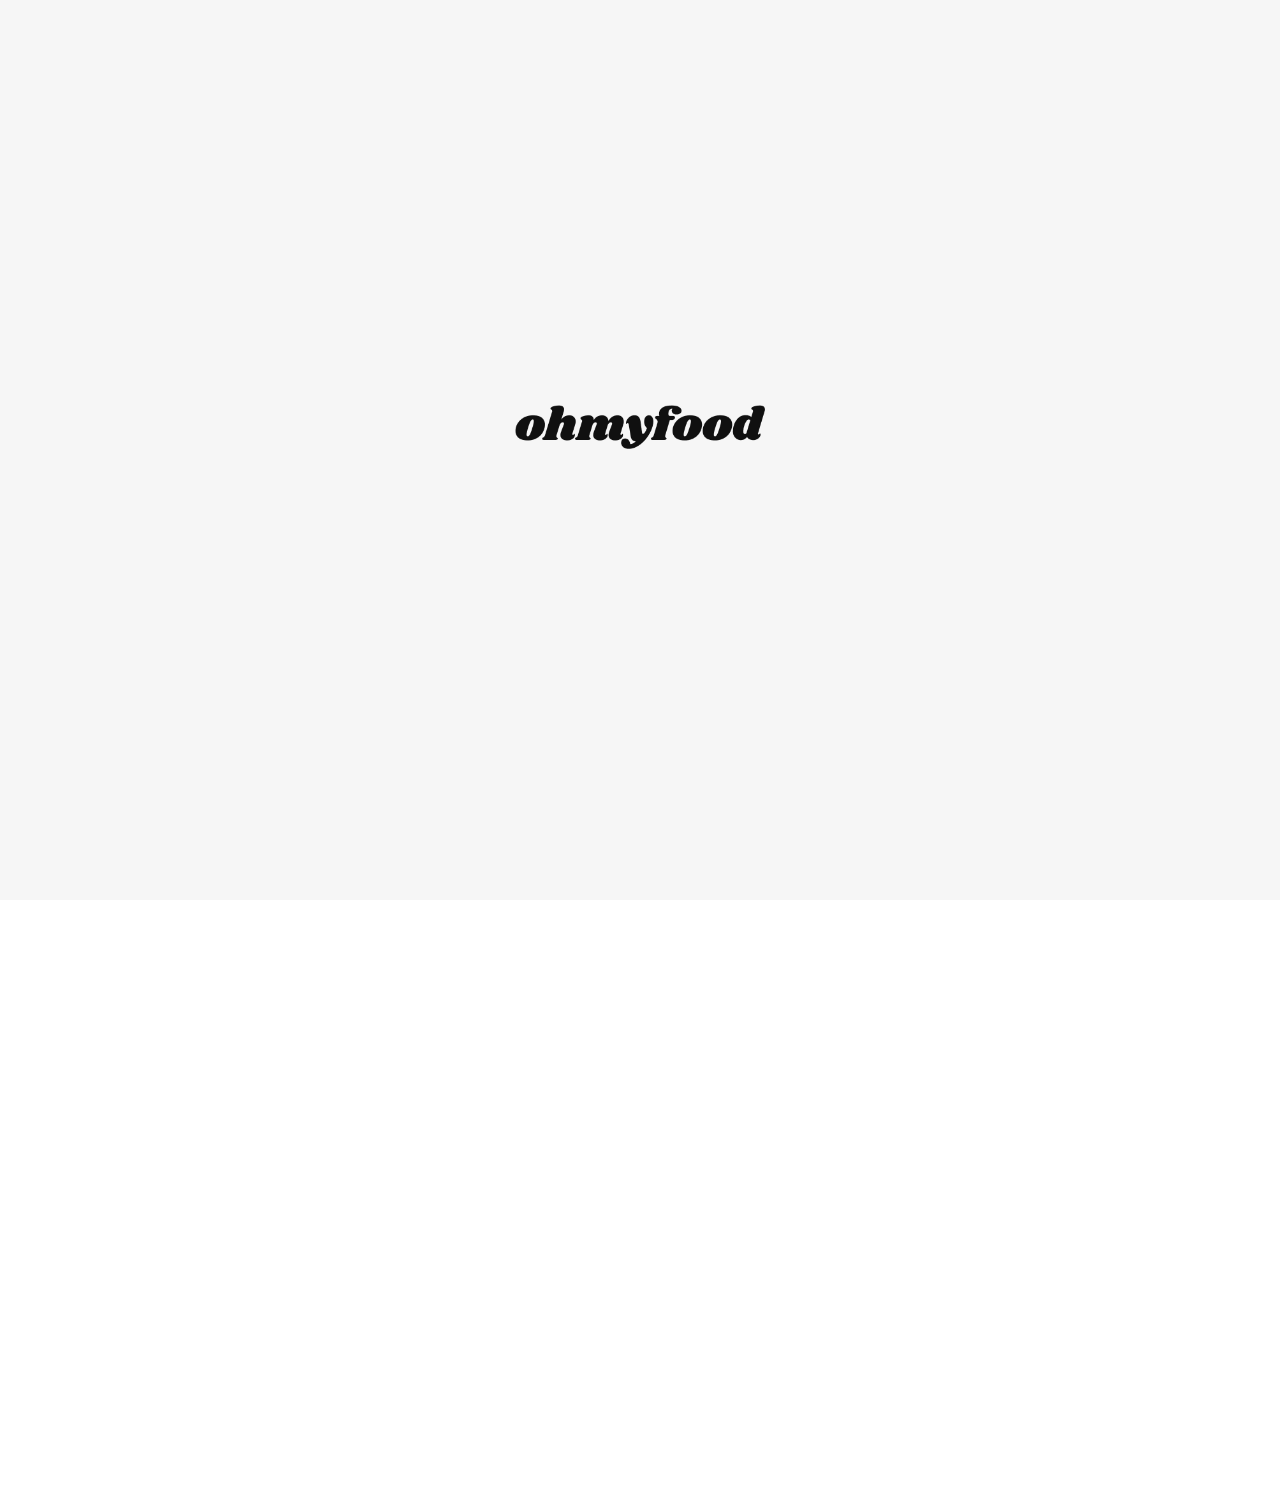
==== commit d147e85c: "accueil responsive done" ====
--- a/index.html
+++ b/index.html
@@ -34,9 +34,9 @@
         <main>
 
             <section class="hero">
-                <h2>Réservez le menu qui <br> vous convient</h2>
+                <h2>Réservez le menu qui vous convient</h2>
                 <div class="hero__content">
-                    <p>Découvrez des restaurants d'exception,<br>
+                    <p>Découvrez des restaurants d'exception,
                         sélectionnés par nos soins.
                     </p>
                     <p class="button button-animation">Explorez nos restaurants</p>
@@ -80,7 +80,10 @@
                             <p class="Restaurants__button-new">Nouveau</p>
                         </div>
                         <div class="Restaurants__Card__Legend">
-                            <img class="button-like" src="Assets/images/Icons/Like.svg" alt="Icon like">
+                            <div class="like-button">
+                                <img class="like-img-default" src="Assets/images/Icons/heart-regular.svg" alt="Icon like">
+                                <img class="like-img-hover" src="Assets/images/Icons/Status-Liked.svg" alt="Icon like filled">
+                            </div>
                             <div class="Restaurant__Card__Legend__Text">
                                 <h3>La palette du goût</h3>
                                 <p>Ménilmontant</p>
@@ -95,7 +98,10 @@
                             <p class="Restaurants__button-new">Nouveau</p>
                         </div>
                         <div class="Restaurants__Card__Legend">
-                            <img class="button-like" src="Assets/images/Icons/Like.svg" alt="Icon like">
+                            <div class="like-button">
+                                <img class="like-img-default" src="Assets/images/Icons/heart-regular.svg" alt="Icon like">
+                                <img class="like-img-hover" src="Assets/images/Icons/Status-Liked.svg" alt="Icon like filled">
+                            </div>
                             <div class="Restaurant__Card__Legend__Text">
                                 <h3>La note enchantée</h3>
                                 <p>Charonne</p>
@@ -107,10 +113,12 @@
                         <div class="Restaurants__Card__Image">
                             <img class="photo" src="Assets/images/restaurants/toa-heftiba-DQKerTsQwi0-unsplash.jpg"
                                 alt="Image restaurant 3">
-                            <!--Rajouter l'encadrer nouveau-->
                         </div>
                         <div class="Restaurants__Card__Legend">
-                            <img class="button-like" src="Assets/images/Icons/Like.svg" alt="Icon like">
+                            <div class="like-button">
+                                <img class="like-img-default" src="Assets/images/Icons/heart-regular.svg" alt="Icon like">
+                                <img class="like-img-hover" src="Assets/images/Icons/Status-Liked.svg" alt="Icon like filled">
+                            </div>
                             <div class="Restaurant__Card__Legend__Text">
                                 <h3>A la francaise</h3>
                                 <p>Cité rouge</p>
@@ -123,10 +131,12 @@
                             <img class="photo"
                                 src="Assets/images/restaurants/louis-hansel-shotsoflouis-qNBGVyOCY8Q-unsplash.jpg"
                                 alt="Image restaurant 4">
-                            <!--Rajouter l'encadrer nouveau-->
                         </div>
                         <div class="Restaurants__Card__Legend">
-                            <img class="button-like" src="Assets/images/Icons/Like.svg" alt="Icon like">
+                            <div class="like-button">
+                                <img class="like-img-default" src="Assets/images/Icons/heart-regular.svg" alt="Icon like">
+                                <img class="like-img-hover" src="Assets/images/Icons/Status-Liked.svg" alt="Icon like filled">
+                            </div>
                             <div class="Restaurant__Card__Legend__Text">
                                 <h3>Le délice des sens</h3>
                                 <p>Folie-Méricourt</p>
@@ -145,7 +155,7 @@
                 <li>
                     <div class="footer__listwithicon">
                         <img src="Assets/images/Icons/Vector (2).svg" alt="icon fork">
-                        <p>Proposer une restaurants</p>
+                        <p>Proposer un restaurant</p>
                     </div>
                 </li>
                 <li>
--- a/Sass/style.css
+++ b/Sass/style.css
@@ -156,6 +156,7 @@
   display: flex;
   flex-direction: row-reverse;
   justify-content: space-between;
+  align-items: center;
   padding: 16px 25px 12px 16px;
 }
 .Restaurants__Card:hover {
@@ -184,12 +185,12 @@
 /*Boutons survols*/
 .button-animation {
   position: relative;
-  z-index: 1;
-  display: inline-block;
+  z-index: 0;
   transition: box-shadow 300ms;
+  overflow: hidden;
 }
 .button-animation:hover {
-  box-shadow: 4px 6px 4px rgba(0, 0, 0, 0.45);
+  box-shadow: 4px 6px 4px rgba(0, 0, 0, 0.25);
 }
 .button-animation:hover::after {
   opacity: 1;
@@ -198,36 +199,37 @@
   content: "";
   position: absolute;
   opacity: 0;
-  top: 0;
-  right: 0;
-  bottom: 0;
-  left: 0;
-  background-color: rgba(255, 255, 255, 0.15); /*pour rajouter une voile blanc au survol*/
-  z-index: -1;
+  inset: 0;
+  background-color: rgba(255, 255, 255, 0.15);
+  z-index: 1;
   transition: opacity 300ms;
-  border-radius: 25px;
-}
-
-/*Boutons Like*/
-.button-like {
-  display: inline-block;
-  position: relative;
-  z-index: 1;
-}
-.button-like:hover::after {
-  opacity: 1;
-}
-.button-like::after {
-  content: "";
-  top: 0;
-  left: 0;
+  border-radius: inherit;
+}
+
+/* Bouton Like */
+.like-button {
+  position: relative;
+  width: 22px;
+  height: 21px;
+}
+.like-button .like-img-default,
+.like-button .like-img-hover {
+  position: absolute;
   width: 100%;
   height: 100%;
-  background-color: red;
+  transition: opacity 0.3s ease-in-out;
+}
+.like-button .like-img-default {
+  opacity: 1;
+}
+.like-button .like-img-hover {
   opacity: 0;
-  position: absolute;
-  z-index: -1;
-  transition: opacity 300ms;
+}
+.like-button:hover .like-img-default {
+  opacity: 0;
+}
+.like-button:hover .like-img-hover {
+  opacity: 1;
 }
 
 /*Loader*/
@@ -296,4 +298,78 @@
     opacity: 0;
     visibility: hidden;
   }
+}
+/********** Le code ci-dessous correspond à la version responsive uniquement **********/
+/****** Media queries ***********/
+/*  Desktop :  more than 1024px */
+@media (min-width: 1024px) {
+  .header__logo {
+    margin: 30px 0;
+  }
+  .header__loc {
+    margin: 0;
+  }
+  .hero h2 {
+    font-size: 40px;
+  }
+  .hero .hero__content {
+    font-size: 16px;
+    justify-content: center;
+    align-items: center;
+  }
+  .Fonctionnement, .Restaurants {
+    padding: 50px 12.5vw;
+    margin: 0;
+  }
+  .Fonctionnement {
+    width: 100%;
+    height: 228px;
+  }
+  .Fonctionnement__list ol {
+    display: flex;
+    flex-direction: row;
+    justify-content: space-between;
+    width: 100%;
+    gap: 1.67vw;
+    height: 72px;
+    margin-top: 25px;
+  }
+  .Fonctionnement__Number {
+    width: calc(100% - 3.34vw);
+    height: 100%;
+  }
+  .Fonctionnement__Card {
+    width: 100%;
+    height: 100%;
+    gap: 1.18vw;
+    margin-top: 0;
+  }
+  .Restaurants h2 {
+    margin-bottom: 28px;
+  }
+  .Restaurants__List {
+    display: flex;
+    flex-direction: row;
+    flex-wrap: wrap;
+    gap: 6.94vw;
+    width: 100%;
+  }
+  .Restaurants__Card {
+    width: calc((100% - 6.94vw) / 2);
+    height: 251px;
+    margin-top: 0;
+  }
+  .footer {
+    display: flex;
+    flex-direction: row-reverse;
+    align-items: center;
+    width: 100%;
+  }
+  .footer__list {
+    display: flex;
+    align-items: center;
+    justify-content: space-around;
+    width: 47vw;
+    gap: 0.49vw;
+  }
 }/*# sourceMappingURL=style.css.map */